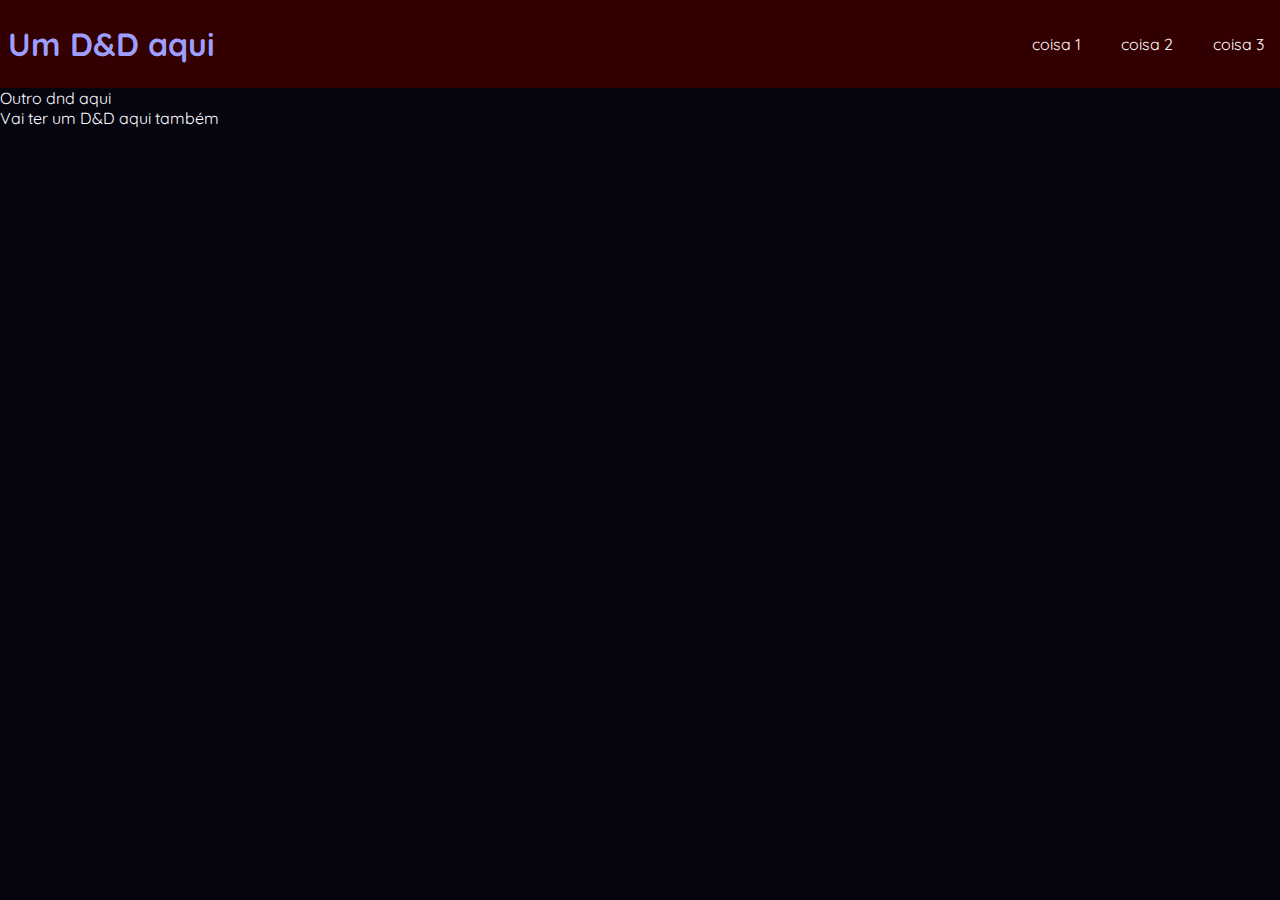
==== index.html @ 3705e083 "commit inicial" ====
<!DOCTYPE html>
<html lang="pt-BR">
   <head>
      <meta charset="UTF-8" />
      <meta name="viewport" content="width=device-width, initial-scale=1.0" />
      <link rel="stylesheet" href="reset.css" />
      <link rel="stylesheet" href="base.css" />
      <title>D&D</title>
   </head>
   <body>
      <header>
         <div class="container navbar">
            <a href="/index.html">
               <h1>Um D&D aqui</h1>
            </a>
            <ul class="nav-list">
               <li class="nav-item">coisa 1</li>
               <li class="nav-item">coisa 2</li>
               <li class="nav-item">coisa 3</li>
            </ul>
         </div>
      </header>
      <main class="container">Outro dnd aqui</main>
      <footer class="container">Vai ter um D&D aqui também</footer>
   </body>
</html>
---- base.css ----
@import url("https://fonts.googleapis.com/css2?family=Quicksand:wght@300;400;500;600;700&display=swap");

:root {
   --cor-primaria: #0f74bc;
   --cor-secundaria: #0c609c;
   --cor-terciaria: #0a5388;
   --cor-background: #050510;
}

body {
   width: 100%;
   min-height: 100vh;

   color-scheme: dark;
   background-color: var(--cor-background);

   color: white;
   font-family: "Quicksand", sans-serif;
}

.container {
   margin-left: auto;
   margin-right: auto;

   width: 100%;
}

header {
   background-color: #320000;
   padding: 0.5rem;
}

header > .navbar {
   position: sticky;
   z-index: 1;
   top: 0;
}

.nav-list {
   display: flex;
   flex-direction: column;
   list-style: none;
}

.nav-item {
   padding: 0.5rem;
   padding-left: 2rem;
   cursor: pointer;
}

.nav-item:hover {
   background-color: #ffffff20;
   border-radius: 0.2rem;

   transition-delay: 500
}

/* Elemento com width maior que 640px */
@media (min-width: 640px) {
   .container {
      max-width: 640px;
   }

   header {
      padding-top: 1.5rem;
      padding-bottom: 1.5rem;
   }

   header > .navbar {
      display: flex;
      align-items: center;
      justify-content: space-between;
   }

   .nav-list {
      flex-direction: row;
      align-items: center;
      justify-content: space-between;
   }

   .nav-item {
      margin-left: auto;
      margin-right: auto;
   }

   .nav-item:hover {
    font-size: large;

    background-color: transparent;
    color: var(--cor-primaria)

 }
}

/* Elemento com width maior que 768px */
@media (min-width: 768px) {
   .container {
      max-width: 768px;
   }
}

/* Elemento com width maior que 1024px */
@media (min-width: 1024px) {
   .container {
      max-width: 1024px;
   }
}

/* Elemento com width maior que 1280px */
@media (min-width: 1280px) {
   .container {
      max-width: 1280px;
   }
}

/* Elemento com width maior que 1536px */
@media (min-width: 1536px) {
   .container {
      max-width: 1536px;
   }
}
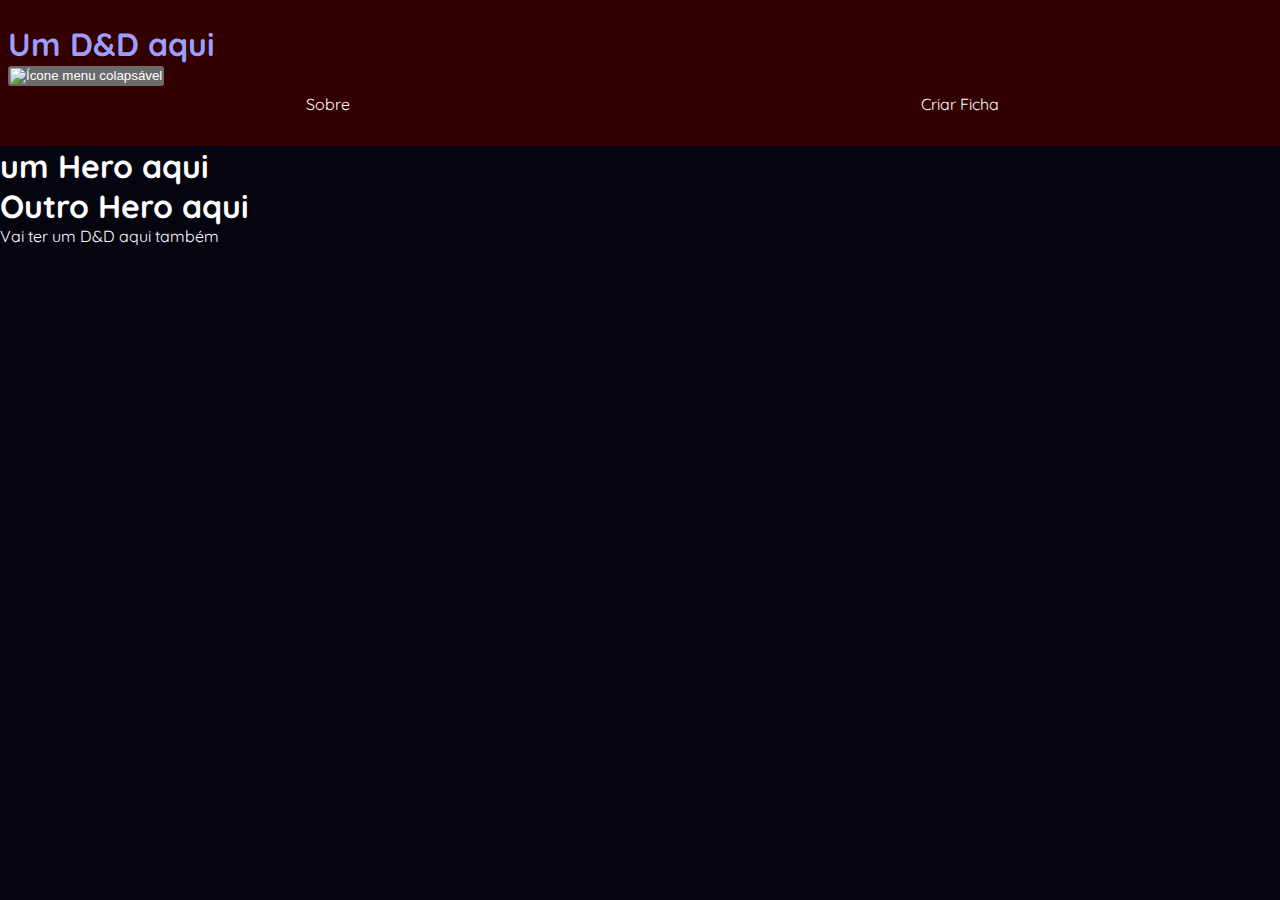
==== commit 9fa85ece: "update index.html: Navbar" ====
--- a/index.html
+++ b/index.html
@@ -5,22 +5,43 @@
       <meta name="viewport" content="width=device-width, initial-scale=1.0" />
       <link rel="stylesheet" href="reset.css" />
       <link rel="stylesheet" href="base.css" />
+      <link rel="stylesheet" href="index.css" />
       <title>D&D</title>
    </head>
    <body>
-      <header>
-         <div class="container navbar">
-            <a href="/index.html">
-               <h1>Um D&D aqui</h1>
-            </a>
-            <ul class="nav-list">
-               <li class="nav-item">coisa 1</li>
-               <li class="nav-item">coisa 2</li>
-               <li class="nav-item">coisa 3</li>
-            </ul>
+      <header id="navbar" class="navbar">
+         <div class="container nav-content">
+            <div class="nav-action">
+               <a href="/index.html">
+                  <h1>Um D&D aqui</h1>
+               </a>
+               <button type="button" class="menu-button" onclick="toggleCollapsableMenu()">
+                  <img src="assets/icons/menu-icon.svg" alt="Ícone menu colapsável" />
+               </button>
+            </div>
+            <nav id="navbar">
+               <ul class="nav-list">
+                  <li id="nav-sobre" class="nav-item">Sobre</li>
+                  <li id="nav-criar_ficha" class="nav-item">Criar Ficha</li>
+               </ul>
+            </nav>
          </div>
       </header>
-      <main class="container">Outro dnd aqui</main>
+      <main>
+         <section id="hero" class="hero-bg">
+            <div class="container hero-container">
+               <h1>um Hero aqui</h1>
+               <h1>Outro Hero aqui</h1>
+            </div>
+         </section>
+      </main>
       <footer class="container">Vai ter um D&D aqui também</footer>
+
+      <script>
+         function toggleCollapsableMenu() {
+            const nav = document.querySelector(".nav-list");
+            nav.classList.toggle("show-nav-list");
+         }
+      </script>
    </body>
 </html>
--- a/index.css
+++ b/index.css
@@ -0,0 +1,5 @@
+navbar {
+    display: flex;
+    align-items: center;
+    justify-content: space-between;
+}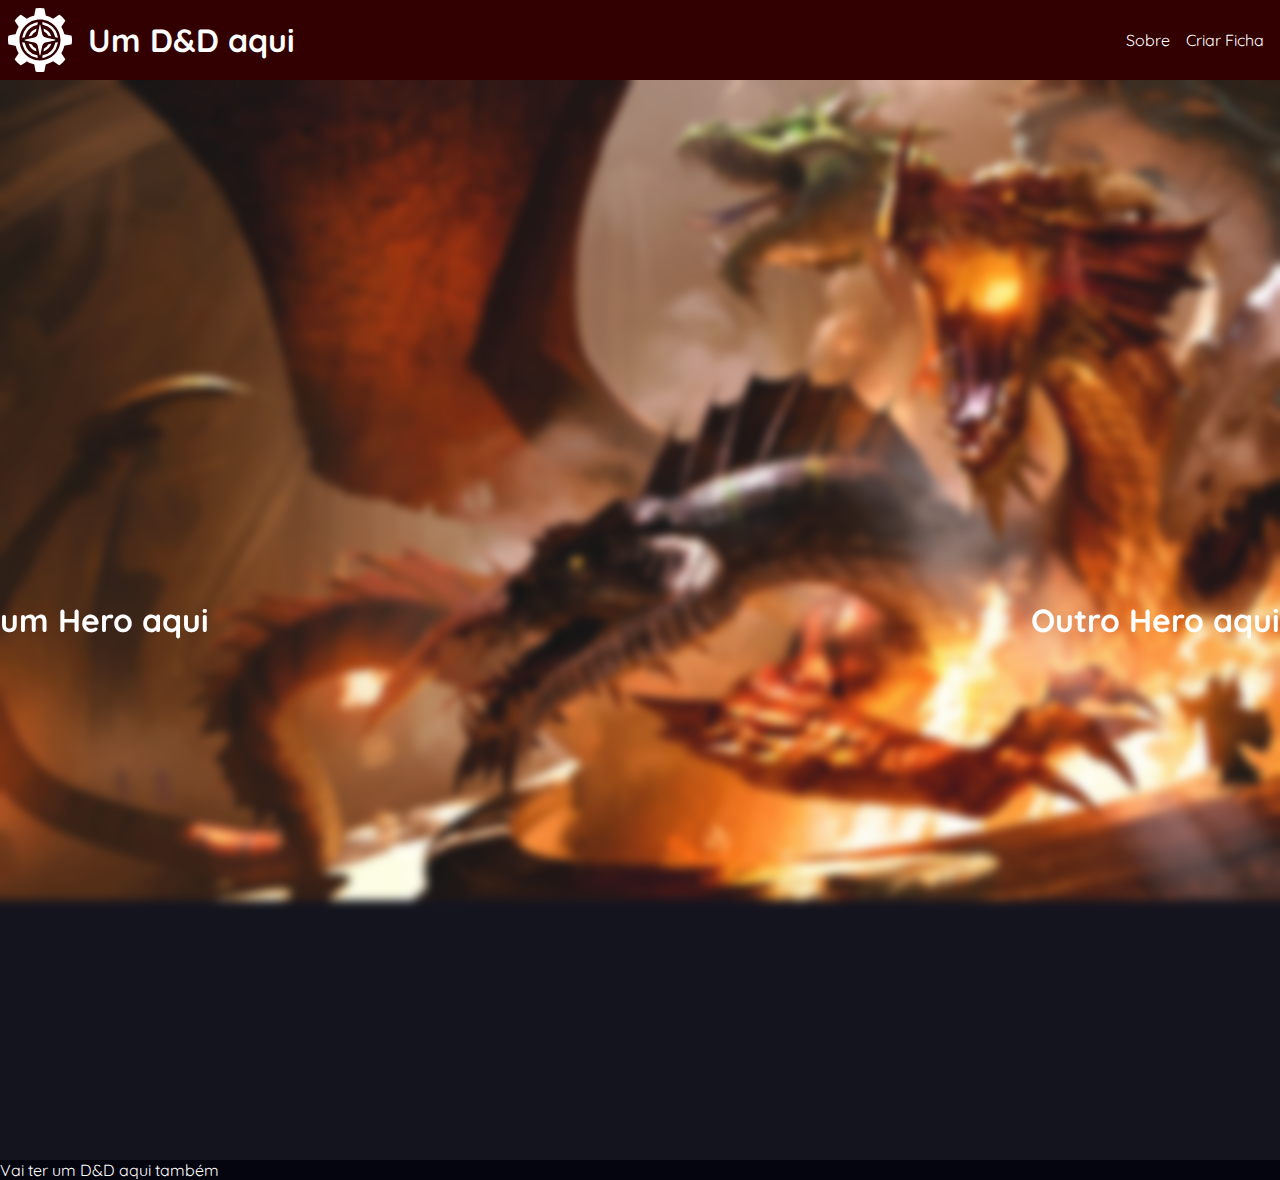
==== commit fc43c733: "navbar fixes" ====
--- a/index.html
+++ b/index.html
@@ -3,35 +3,44 @@
    <head>
       <meta charset="UTF-8" />
       <meta name="viewport" content="width=device-width, initial-scale=1.0" />
-      <link rel="stylesheet" href="reset.css" />
-      <link rel="stylesheet" href="base.css" />
+      <link rel="stylesheet" href="./global/reset.css" />
+      <link rel="stylesheet" href="./global/base.css" />
+      <link rel="stylesheet" href="./global/navbar.css" />
       <link rel="stylesheet" href="index.css" />
+      <link rel="icon" href="./assets/icons/favicon.svg" />
       <title>D&D</title>
    </head>
    <body>
       <header id="navbar" class="navbar">
          <div class="container nav-content">
             <div class="nav-action">
-               <a href="/index.html">
+               <a href="#hero">
+                  <img id="logo-icon" src="./assets/icons/favicon.svg" />
                   <h1>Um D&D aqui</h1>
                </a>
                <button type="button" class="menu-button" onclick="toggleCollapsableMenu()">
-                  <img src="assets/icons/menu-icon.svg" alt="Ícone menu colapsável" />
+                  <img src="assets/icons/menu-icon.svg" alt="Menu colapsável"  />
                </button>
             </div>
             <nav id="navbar">
                <ul class="nav-list">
-                  <li id="nav-sobre" class="nav-item">Sobre</li>
-                  <li id="nav-criar_ficha" class="nav-item">Criar Ficha</li>
+                  <li id="nav-sobre" class="nav-item">
+                     <a href="#sobre">Sobre</a>
+                  </li>
+                  <li id="nav-criar_ficha" class="nav-item">
+                     <a href="./pages/ficha-form/ficha-form.html">Criar Ficha</a>
+                  </li>
                </ul>
             </nav>
          </div>
       </header>
       <main>
          <section id="hero" class="hero-bg">
-            <div class="container hero-container">
-               <h1>um Hero aqui</h1>
-               <h1>Outro Hero aqui</h1>
+            <div class="backdrop-blur">
+               <div class="container hero-container">
+                  <h1>um Hero aqui</h1>
+                  <h1>Outro Hero aqui</h1>
+               </div>
             </div>
          </section>
       </main>
--- a/global/base.css
+++ b/global/base.css
@@ -0,0 +1,54 @@
+@import url("https://fonts.googleapis.com/css2?family=Quicksand:wght@300;400;500;600;700&display=swap");
+
+:root {
+   --cor-primaria: #0f74bc;
+   --cor-secundaria-dark: #320000;
+   --cor-terciaria: #0a5388;
+   --cor-background: #050510;
+}
+
+body {
+   width: 100%;
+   min-height: 100vh;
+
+   color-scheme: dark;
+   background-color: var(--cor-background);
+
+   color: white;
+   font-family: "Quicksand", sans-serif;
+}
+
+.container {
+   margin-left: auto;
+   margin-right: auto;
+
+   width: 100%;
+}
+
+/* Elemento com width maior que 640px */
+@media (min-width: 640px) {
+   .container {
+      max-width: 640px;
+   }
+}
+
+/* Elemento com width maior que 768px */
+@media (min-width: 768px) {
+   .container {
+      max-width: 768px;
+   }
+}
+
+/* Elemento com width maior que 1024px */
+@media (min-width: 1024px) {
+   .container {
+      max-width: 1024px;
+   }
+}
+
+/* Elemento com width maior que 1280px */
+@media (min-width: 1280px) {
+   .container {
+      max-width: 1280px;
+   }
+}
--- a/global/navbar.css
+++ b/global/navbar.css
@@ -0,0 +1,104 @@
+.navbar {
+   position: sticky;
+   z-index: 20;
+   top: 0;
+   left: 0;
+
+   background-color: #320000;
+   padding: 0.5rem;
+}
+
+.nav-content, .nav-action{
+   display: flex;
+   flex: 1;
+   align-items: center;
+   justify-content: space-between;
+}
+
+.nav-action > a {
+   display: flex;
+   align-items: center;
+   gap: 1rem;
+
+   flex:1;
+}
+
+#logo-icon{
+    max-width: 4rem;
+    max-height:4rem;
+}
+
+.nav-content{
+   flex-direction: column;
+   align-items: normal;
+}
+
+.menu-button {
+   width: 2rem;
+}
+
+.menu-button:hover {
+   border-radius: 0.5rem;
+   background-color: #ffffff20;
+   transition-delay: 500;
+}
+
+.nav-list {
+   display: none;
+   flex-direction: column;
+   align-items: center;
+   list-style: none;
+}
+
+.show-nav-list{
+   display: flex;
+}
+
+.nav-item {
+   width: 100%;
+   padding: 1rem;
+   padding-left: 2rem;
+   cursor: pointer;
+
+   text-align: center;
+}
+
+.nav-item:hover {
+   background-color: #ffffff20;
+   border-radius: 0.2rem;
+
+   transition-delay: 500;
+}
+
+@media (min-width: 640px) {
+   header {
+      padding-top: 1rem;
+      padding-bottom: 1rem;
+   }
+
+   .menu-button {
+      display: none;
+   }
+
+   .nav-content{
+      flex-direction: row;
+   }
+
+   .nav-list, .nav-content{
+      display: flex;
+      flex-direction: row;
+      align-items: center;
+      justify-content: space-between;
+   }
+   
+   .nav-item {
+      width: auto;
+      padding: 0.5rem;
+      padding-left: 0.5rem;
+   }
+
+   .nav-item:hover {
+      background-color: transparent;
+      color: var(--cor-primaria);
+   }
+}--- a/index.css
+++ b/index.css
@@ -1,5 +1,35 @@
-navbar {
-    display: flex;
-    align-items: center;
-    justify-content: space-between;
-}+.hero-bg {
+   background-image: url("./assets/imgs/hero-bg.jpeg");
+   background-size: cover;
+   background-attachment: fixed;
+   background-repeat: no-repeat;
+   background-position: center;
+}
+
+.backdrop-blur {
+   backdrop-filter: blur(5px);
+   background-color: #ffffff10;
+}
+
+.hero-container {
+   display: flex;
+   flex-direction: column;
+   align-items: center;
+   justify-content: space-between;
+
+   height: 1080px;
+
+   padding-top: 0.5;
+   padding-bottom: 0.5;
+}
+
+/* Elemento com width maior que 640px */
+@media (min-width: 640px) {
+   .hero-container {
+      flex-direction: row;
+      justify-content: space-between;
+
+      padding-top: 1rem;
+      padding-bottom: 1rem;
+   }
+}
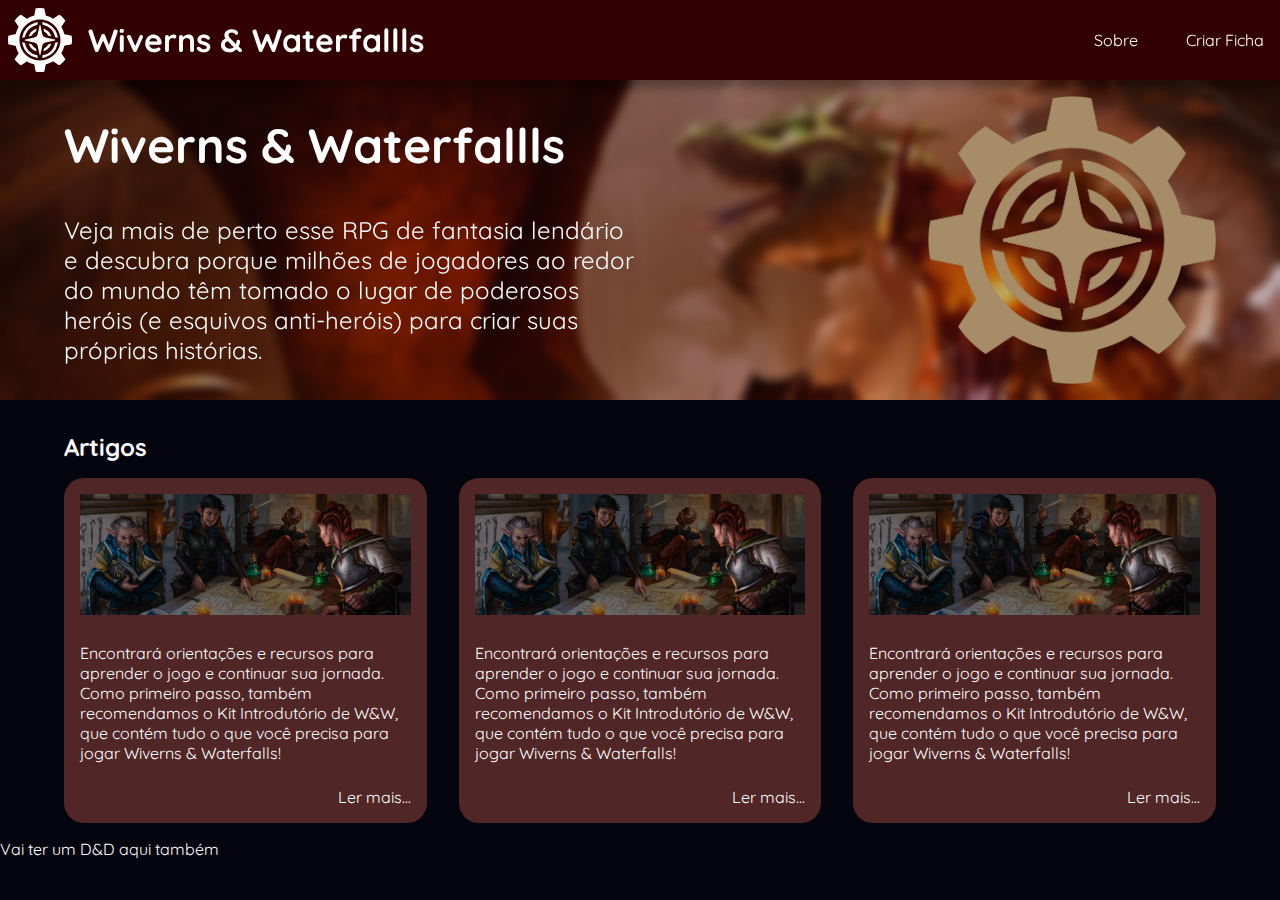
==== commit 3d5e616f: "create 1 file and update 2 files" ====
--- a/index.html
+++ b/index.html
@@ -16,10 +16,10 @@
             <div class="nav-action">
                <a href="#hero">
                   <img id="logo-icon" src="./assets/icons/favicon.svg" />
-                  <h1>Um D&D aqui</h1>
+                  <h1>Wiverns & Waterfallls</h1>
                </a>
                <button type="button" class="menu-button" onclick="toggleCollapsableMenu()">
-                  <img src="assets/icons/menu-icon.svg" alt="Menu colapsável"  />
+                  <img src="assets/icons/menu-icon.svg" alt="Menu colapsável" />
                </button>
             </div>
             <nav id="navbar">
@@ -37,10 +37,58 @@
       <main>
          <section id="hero" class="hero-bg">
             <div class="backdrop-blur">
-               <div class="container hero-container">
-                  <h1>um Hero aqui</h1>
-                  <h1>Outro Hero aqui</h1>
+               <div class="container main-padding hero-container">
+                  <div class="logo-hero-container">
+                     <img src="./assets/imgs/Artificer.png" alt="logo" width="288px" />
+                  </div>
+                  <div>
+                     <h2>Wiverns & Waterfallls</h2>
+                     <br />
+                     <p>
+                        Veja mais de perto esse RPG de fantasia lendário e descubra porque milhões de jogadores ao redor
+                        do mundo têm tomado o lugar de poderosos heróis (e esquivos anti-heróis) para criar suas
+                        próprias histórias.
+                     </p>
+                  </div>
                </div>
+            </div>
+         </section>
+         <section id="materias" class="container main-padding">
+            <h2>Artigos</h2>
+            <div class="materias-container">
+               <article id="card-1" class="card">
+                  <a href="https://dnd.wizards.com/pt-BR/what-is-dnd">
+                     <img src="./assets/imgs/card-1.jpg" alt="Pessoas medievais jogando W&W" />
+                  </a>
+                  <p>
+                     Encontrará orientações e recursos para aprender o jogo e continuar sua jornada. Como primeiro
+                     passo, também recomendamos o Kit Introdutório de W&W, que contém tudo o que você precisa para jogar
+                     Wiverns & Waterfalls!
+                  </p>
+                  <a href="https://dnd.wizards.com/pt-BR/what-is-dnd">Ler mais...</a>
+               </article>
+               <article id="card-2" class="card">
+                  <a href="https://dnd.wizards.com/pt-BR/what-is-dnd">
+                     <img src="./assets/imgs/card-1.jpg" alt="Pessoas medievais jogando W&W" />
+                  </a>
+                  <p>
+                     Encontrará orientações e recursos para aprender o jogo e continuar sua jornada. Como primeiro
+                     passo, também recomendamos o Kit Introdutório de W&W, que contém tudo o que você precisa para jogar
+                     Wiverns & Waterfalls!
+                  </p>
+                  <a href="https://dnd.wizards.com/pt-BR/what-is-dnd">Ler mais...</a>
+               </article>
+               <article id="card-2" class="card">
+                  <a href="https://dnd.wizards.com/pt-BR/what-is-dnd">
+                     <img src="./assets/imgs/card-1.jpg" alt="Pessoas medievais jogando W&W" />
+                  </a>
+                  <p>
+                     Encontrará orientações e recursos para aprender o jogo e continuar sua jornada. Como primeiro
+                     passo, também recomendamos o Kit Introdutório de W&W, que contém tudo o que você precisa para jogar
+                     Wiverns & Waterfalls!
+                  </p>
+                  <a href="https://dnd.wizards.com/pt-BR/what-is-dnd">Ler mais...</a>
+               </article>
             </div>
          </section>
       </main>
--- a/global/base.css
+++ b/global/base.css
@@ -52,3 +52,9 @@
       max-width: 1280px;
    }
 }
+
+@media (min-width: 1400px) {
+   .container {
+      max-width: 1400px;
+   }
+}
--- a/global/navbar.css
+++ b/global/navbar.css
@@ -4,11 +4,14 @@
    top: 0;
    left: 0;
 
+   padding: 0.5rem;
+
+   box-shadow: 0 0.5rem 0.6rem 0 #00000050;
    background-color: #320000;
-   padding: 0.5rem;
 }
 
-.nav-content, .nav-action{
+.nav-content,
+.nav-action {
    display: flex;
    flex: 1;
    align-items: center;
@@ -17,18 +20,21 @@
 
 .nav-action > a {
    display: flex;
+   flex: 1;
    align-items: center;
    gap: 1rem;
-
-   flex:1;
 }
 
-#logo-icon{
-    max-width: 4rem;
-    max-height:4rem;
+#logo-icon {
+   max-width: 4rem;
+   max-height: 4rem;
 }
 
-.nav-content{
+a > h1 {
+   font-size: larger;
+}
+
+.nav-content {
    flex-direction: column;
    align-items: normal;
 }
@@ -50,7 +56,7 @@
    list-style: none;
 }
 
-.show-nav-list{
+.show-nav-list {
    display: flex;
 }
 
@@ -80,17 +86,23 @@
       display: none;
    }
 
-   .nav-content{
+   a > h1 {
+      font-size: xx-large;
+   }
+
+   .nav-content {
       flex-direction: row;
    }
 
-   .nav-list, .nav-content{
+   .nav-list,
+   .nav-content {
       display: flex;
       flex-direction: row;
       align-items: center;
       justify-content: space-between;
+      gap: 2rem;
    }
-   
+
    .nav-item {
       width: auto;
       padding: 0.5rem;
@@ -101,4 +113,4 @@
       background-color: transparent;
       color: var(--cor-primaria);
    }
-}+}
--- a/index.css
+++ b/index.css
@@ -8,28 +8,124 @@
 
 .backdrop-blur {
    backdrop-filter: blur(5px);
-   background-color: #ffffff10;
+   background-color: #32000050;
+   background-blend-mode: lighten;
+}
+
+.main-padding {
+   padding: 0.867rem;
+   padding-top: 1rem;
+   padding-bottom: 1rem;
 }
 
 .hero-container {
    display: flex;
    flex-direction: column;
    align-items: center;
-   justify-content: space-between;
 
-   height: 1080px;
+   gap: 2rem;
+}
 
-   padding-top: 0.5;
-   padding-bottom: 0.5;
+.logo-hero-container {
+   flex: 1;
+   display: flex;
+   justify-content: center;
+}
+
+.logo-hero-container > img {
+   width: 100%;
+   min-width: 100px;
+   max-width: 288px;
+
+   fill: white;
+   color: white;
+}
+
+.hero-container > div {
+   flex: 1;
+   text-align: center;
+}
+
+#materias > h2 {
+   margin-top: 1rem;
+   margin-bottom: 1rem;
+}
+
+.materias-container {
+   width: 100%;
+
+   display: flex;
+   flex-wrap: wrap;
+   flex-direction: column;
+   align-items: center;
+   justify-content: center;
+
+   gap: 2rem;
+}
+
+.card {
+   flex: 1;
+   display: flex;
+   flex-direction: column;
+   padding: 1rem;
+   gap: 1.5rem;
+   max-width: 420px;
+
+   border-radius: 1.25rem;
+   background-color: #512626;
+}
+
+.card > a, .card > a > img{
+   width: 100%;
+}
+
+.card > a:nth-child(3){
+   width: 100%;
+   text-align: right;
 }
 
 /* Elemento com width maior que 640px */
 @media (min-width: 640px) {
-   .hero-container {
-      flex-direction: row;
-      justify-content: space-between;
-
+   .main-padding {
+      padding: 5%;
       padding-top: 1rem;
       padding-bottom: 1rem;
    }
+
+   .hero-container {
+      flex-direction: row-reverse;
+
+      gap: 0;
+   }
+
+   .hero-container > div {
+      flex: 1;
+      font-size: xx-large;
+      text-align: left;
+   }
+
+   .logo-hero-container {
+      width: 100%;
+      min-width: 288px;
+      justify-content: end;
+   }
+
+   .hero-container > div > p {
+      font-size: 1.5rem;
+   }
+
+   .materias-container {
+      flex-direction: row;
+      align-items: center;
+   }
+
+   .card {
+      padding: 1rem;
+
+      width: 25%;
+      min-width: 288px;
+
+      border-radius: 1.25rem;
+      background-color: #512626;
+   }
 }
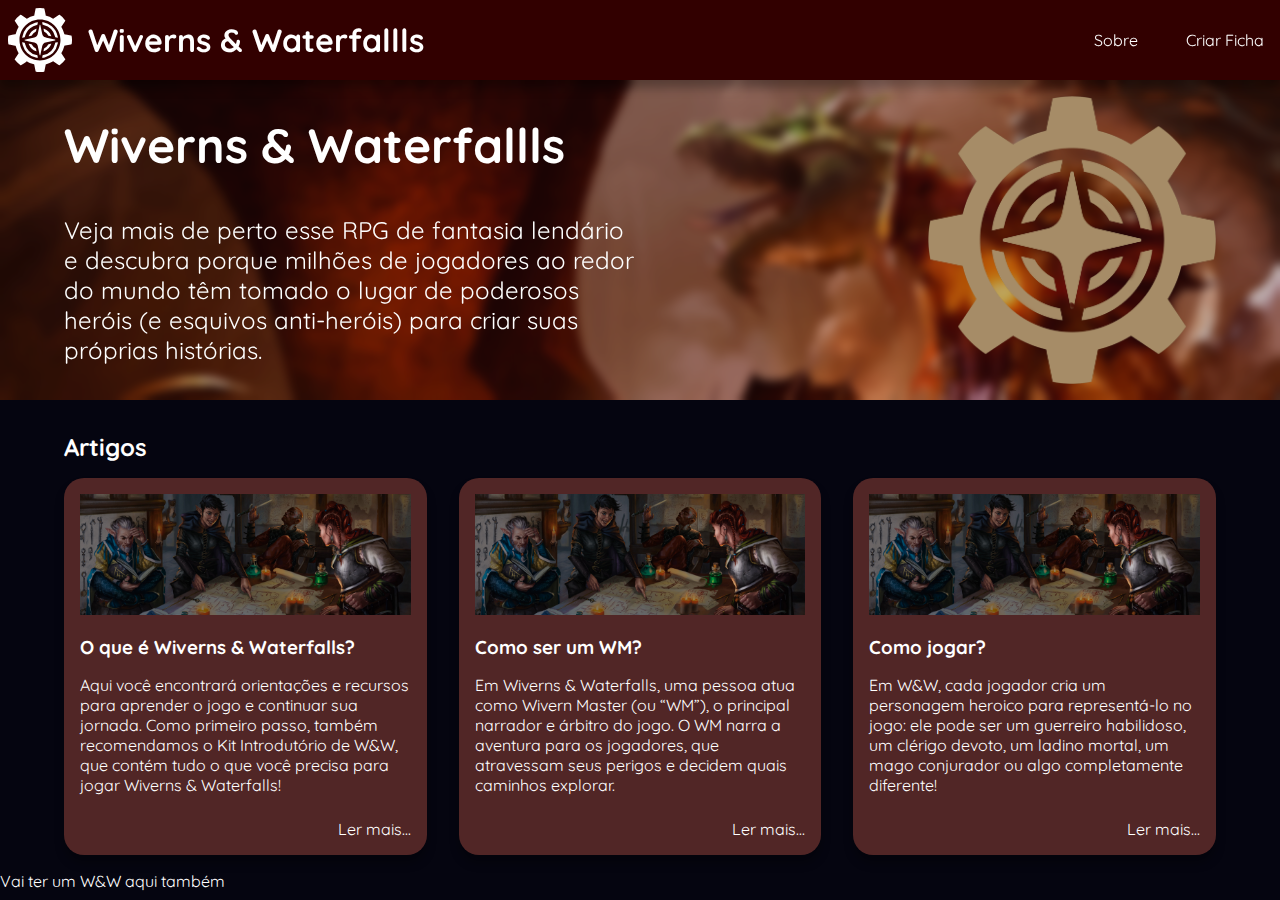
==== commit 6e0fe22a: "section matérias completo" ====
--- a/index.html
+++ b/index.html
@@ -8,7 +8,7 @@
       <link rel="stylesheet" href="./global/navbar.css" />
       <link rel="stylesheet" href="index.css" />
       <link rel="icon" href="./assets/icons/favicon.svg" />
-      <title>D&D</title>
+      <title>W&W</title>
    </head>
    <body>
       <header id="navbar" class="navbar">
@@ -57,42 +57,51 @@
             <h2>Artigos</h2>
             <div class="materias-container">
                <article id="card-1" class="card">
-                  <a href="https://dnd.wizards.com/pt-BR/what-is-dnd">
+                  <a target="_blank" title="link para a matéria"  href="https://dnd.wizards.com/pt-BR/what-is-dnd">
                      <img src="./assets/imgs/card-1.jpg" alt="Pessoas medievais jogando W&W" />
                   </a>
-                  <p>
-                     Encontrará orientações e recursos para aprender o jogo e continuar sua jornada. Como primeiro
-                     passo, também recomendamos o Kit Introdutório de W&W, que contém tudo o que você precisa para jogar
-                     Wiverns & Waterfalls!
-                  </p>
-                  <a href="https://dnd.wizards.com/pt-BR/what-is-dnd">Ler mais...</a>
+                  <div id="card-content">
+                     <h3 id="card-title">O que é Wiverns & Waterfalls?</h3>
+                     <p id="card-text">
+                        Aqui você encontrará orientações e recursos para aprender o jogo e continuar sua jornada. Como
+                        primeiro passo, também recomendamos o Kit Introdutório de W&W, que contém tudo o que você
+                        precisa para jogar Wiverns & Waterfalls!
+                     </p>
+                  </div>
+                  <a target="_blank" title="link para a matéria" href="https://dnd.wizards.com/pt-BR/what-is-dnd">Ler mais...</a>
                </article>
                <article id="card-2" class="card">
-                  <a href="https://dnd.wizards.com/pt-BR/what-is-dnd">
+                  <a target="_blank" title="link para a matéria" href="https://dnd.wizards.com/pt-BR/how-to-dm">
                      <img src="./assets/imgs/card-1.jpg" alt="Pessoas medievais jogando W&W" />
                   </a>
-                  <p>
-                     Encontrará orientações e recursos para aprender o jogo e continuar sua jornada. Como primeiro
-                     passo, também recomendamos o Kit Introdutório de W&W, que contém tudo o que você precisa para jogar
-                     Wiverns & Waterfalls!
-                  </p>
-                  <a href="https://dnd.wizards.com/pt-BR/what-is-dnd">Ler mais...</a>
+                  <div id="card-content">
+                     <h3 id="card-title">Como ser um WM?</h3>
+                     <p id="card-text">
+                        Em Wiverns & Waterfalls, uma pessoa atua como Wivern Master (ou “WM”), o principal narrador e
+                        árbitro do jogo. O WM narra a aventura para os jogadores, que atravessam seus perigos e decidem
+                        quais caminhos explorar.
+                     </p>
+                  </div>
+                  <a target="_blank" title="link para a matéria" href="https://dnd.wizards.com/pt-BR/how-to-dm">Ler mais...</a>
                </article>
                <article id="card-2" class="card">
-                  <a href="https://dnd.wizards.com/pt-BR/what-is-dnd">
+                  <a target="_blank" title="link para a matéria" href="https://dnd.wizards.com/pt-BR/how-to-play">
                      <img src="./assets/imgs/card-1.jpg" alt="Pessoas medievais jogando W&W" />
                   </a>
-                  <p>
-                     Encontrará orientações e recursos para aprender o jogo e continuar sua jornada. Como primeiro
-                     passo, também recomendamos o Kit Introdutório de W&W, que contém tudo o que você precisa para jogar
-                     Wiverns & Waterfalls!
-                  </p>
-                  <a href="https://dnd.wizards.com/pt-BR/what-is-dnd">Ler mais...</a>
+                  <div id="card-content">
+                     <h3 id="card-title">Como jogar?</h3>
+                     <p id="card-text">
+                        Em W&W, cada jogador cria um personagem heroico para representá-lo no jogo: ele pode ser um
+                        guerreiro habilidoso, um clérigo devoto, um ladino mortal, um mago conjurador ou algo
+                        completamente diferente!
+                     </p>
+                  </div>
+                  <a target="_blank" title="link para a matéria" href="https://dnd.wizards.com/pt-BR/how-to-play">Ler mais...</a>
                </article>
             </div>
          </section>
       </main>
-      <footer class="container">Vai ter um D&D aqui também</footer>
+      <footer class="container">Vai ter um W&W aqui também</footer>
 
       <script>
          function toggleCollapsableMenu() {
--- a/global/navbar.css
+++ b/global/navbar.css
@@ -73,7 +73,7 @@
    background-color: #ffffff20;
    border-radius: 0.2rem;
 
-   transition-delay: 500;
+   transition-duration: 1000;
 }
 
 @media (min-width: 640px) {
--- a/index.css
+++ b/index.css
@@ -65,15 +65,23 @@
 
 .card {
    flex: 1;
+   max-width: 420px;
+
    display: flex;
    flex-direction: column;
    padding: 1rem;
    gap: 1.5rem;
-   max-width: 420px;
-
+   
    border-radius: 1.25rem;
    background-color: #512626;
+   box-shadow: 0 0.5rem 0.6rem 0 #00000050;
 }
+
+#card-title{
+   margin-top: -0.5rem;
+   margin-bottom: 1rem;
+}
+
 
 .card > a, .card > a > img{
    width: 100%;
@@ -82,6 +90,11 @@
 .card > a:nth-child(3){
    width: 100%;
    text-align: right;
+}
+
+.card > a:hover{
+   color: var(--cor-primaria);
+   transition-duration: 1000;
 }
 
 /* Elemento com width maior que 640px */
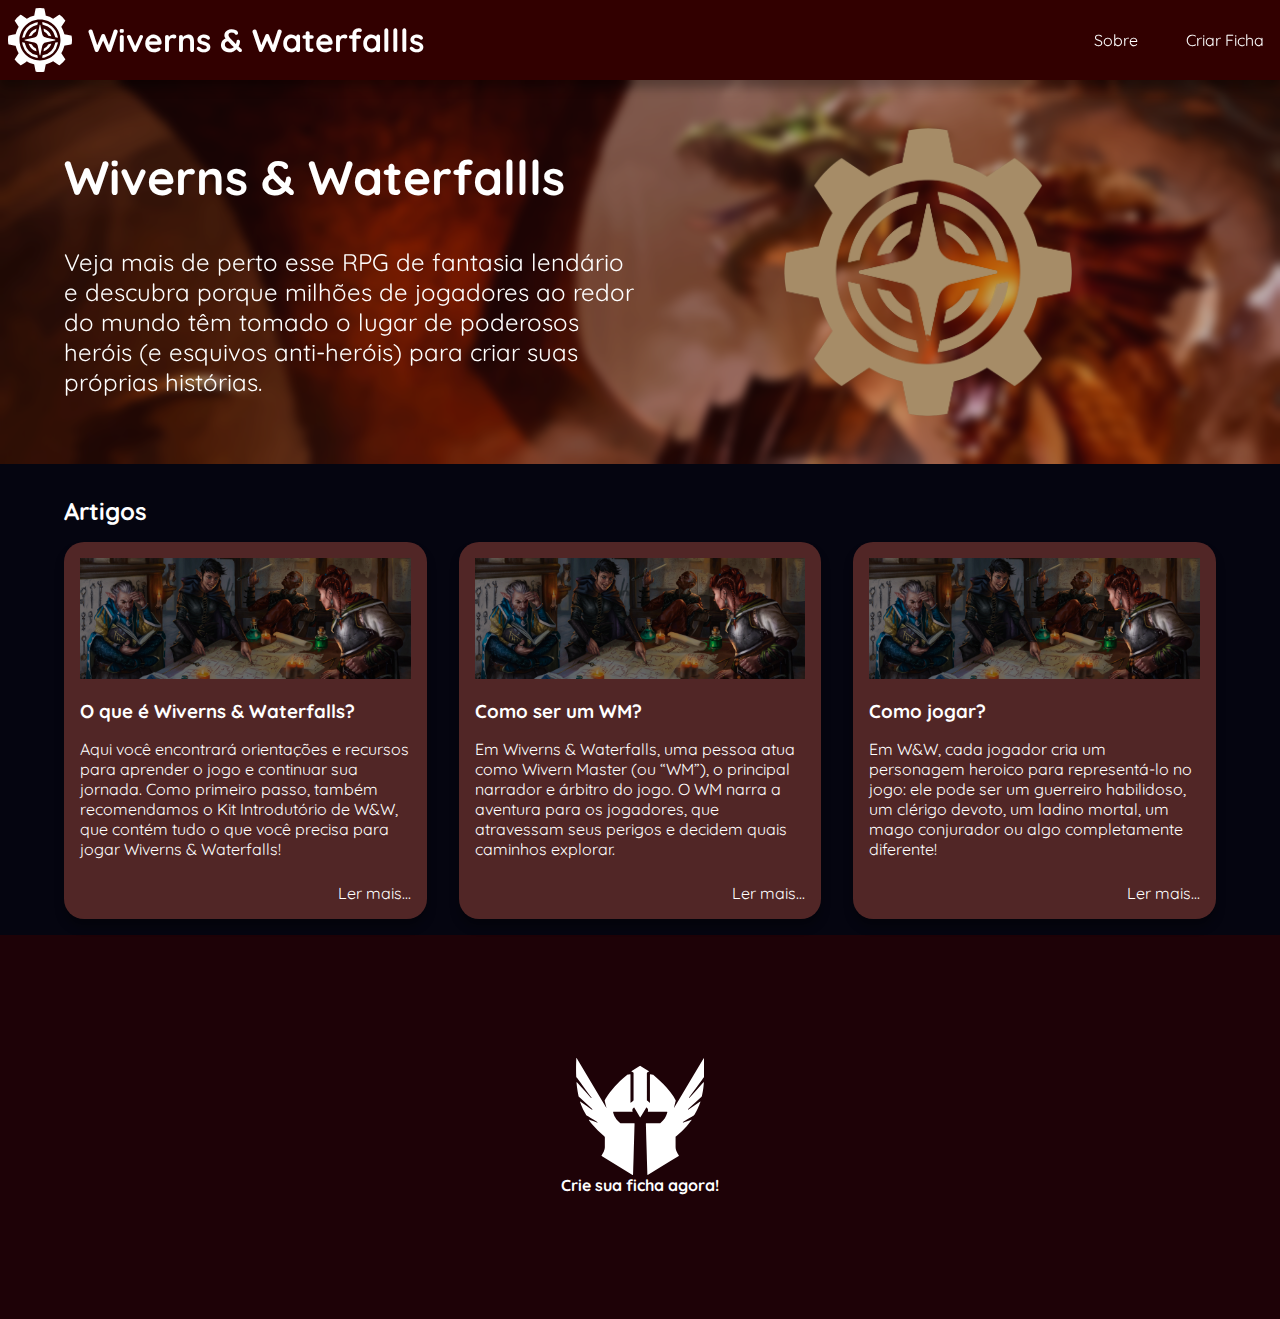
==== commit c7bba2bb: "create 2 files and update 2 files" ====
--- a/index.html
+++ b/index.html
@@ -57,7 +57,7 @@
             <h2>Artigos</h2>
             <div class="materias-container">
                <article id="card-1" class="card">
-                  <a target="_blank" title="link para a matéria"  href="https://dnd.wizards.com/pt-BR/what-is-dnd">
+                  <a target="_blank" title="link para a matéria" href="https://dnd.wizards.com/pt-BR/what-is-dnd">
                      <img src="./assets/imgs/card-1.jpg" alt="Pessoas medievais jogando W&W" />
                   </a>
                   <div id="card-content">
@@ -68,7 +68,9 @@
                         precisa para jogar Wiverns & Waterfalls!
                      </p>
                   </div>
-                  <a target="_blank" title="link para a matéria" href="https://dnd.wizards.com/pt-BR/what-is-dnd">Ler mais...</a>
+                  <a target="_blank" title="link para a matéria" href="https://dnd.wizards.com/pt-BR/what-is-dnd"
+                     >Ler mais...</a
+                  >
                </article>
                <article id="card-2" class="card">
                   <a target="_blank" title="link para a matéria" href="https://dnd.wizards.com/pt-BR/how-to-dm">
@@ -82,7 +84,9 @@
                         quais caminhos explorar.
                      </p>
                   </div>
-                  <a target="_blank" title="link para a matéria" href="https://dnd.wizards.com/pt-BR/how-to-dm">Ler mais...</a>
+                  <a target="_blank" title="link para a matéria" href="https://dnd.wizards.com/pt-BR/how-to-dm"
+                     >Ler mais...</a
+                  >
                </article>
                <article id="card-2" class="card">
                   <a target="_blank" title="link para a matéria" href="https://dnd.wizards.com/pt-BR/how-to-play">
@@ -96,12 +100,27 @@
                         completamente diferente!
                      </p>
                   </div>
-                  <a target="_blank" title="link para a matéria" href="https://dnd.wizards.com/pt-BR/how-to-play">Ler mais...</a>
+                  <a target="_blank" title="link para a matéria" href="https://dnd.wizards.com/pt-BR/how-to-play"
+                     >Ler mais...</a
+                  >
                </article>
             </div>
          </section>
+         <section id="criar-ficha-link" class="chamada-ficha-bg">
+            <div class="backdrop-blur-alt">
+               <div class="container main-padding">
+                  <a
+                     title="link para página criar-ficha"
+                     class="ficha-link-container"
+                     href="./pages/ficha-form/ficha-form.html">
+                     <img src="./assets/icons/helm-icon.svg" alt="ícone elmo criar ficha" />
+                     <p><strong>Crie sua ficha agora!</strong></p>
+                  </a>
+               </div>
+            </div>
+         </section>
       </main>
-      <footer class="container">Vai ter um W&W aqui também</footer>
+      <!-- <footer class="container">Vai ter um W&W aqui também</footer> -->
 
       <script>
          function toggleCollapsableMenu() {
--- a/index.css
+++ b/index.css
@@ -1,3 +1,4 @@
+/* Hero */
 .hero-bg {
    background-image: url("./assets/imgs/hero-bg.jpeg");
    background-size: cover;
@@ -13,6 +14,9 @@
 }
 
 .main-padding {
+
+   min-height: 24rem;
+
    padding: 0.867rem;
    padding-top: 1rem;
    padding-bottom: 1rem;
@@ -46,6 +50,7 @@
    text-align: center;
 }
 
+/* Matérias */
 #materias > h2 {
    margin-top: 1rem;
    margin-bottom: 1rem;
@@ -83,7 +88,8 @@
 }
 
 
-.card > a, .card > a > img{
+.card > a, .card > a > img,
+.ficha-link-container > a{
    width: 100%;
 }
 
@@ -95,6 +101,43 @@
 .card > a:hover{
    color: var(--cor-primaria);
    transition-duration: 1000;
+}
+
+/* Seção Link Ficha */
+.chamada-ficha-bg {
+   background-image: url("./assets/imgs/card-2.jpg");
+   background-size: cover;
+   background-attachment: fixed;
+   background-repeat: no-repeat;
+   background-position: top;
+}
+
+.backdrop-blur-alt {
+   background-color: #32000090;
+}
+
+div[class*="container"]{
+   display: flex;
+   justify-content: center;
+}
+
+.ficha-link-container{
+   margin: auto;
+
+   display: flex;
+   flex-direction: column;
+   align-items: center;
+   justify-items: center;
+}
+
+.ficha-link-container > img{
+   width: 8rem;
+   aspect-ratio: auto;
+}
+
+.ficha-link-container:hover{
+   transform: scale(0.95);
+   transition-duration: 500;
 }
 
 /* Elemento com width maior que 640px */
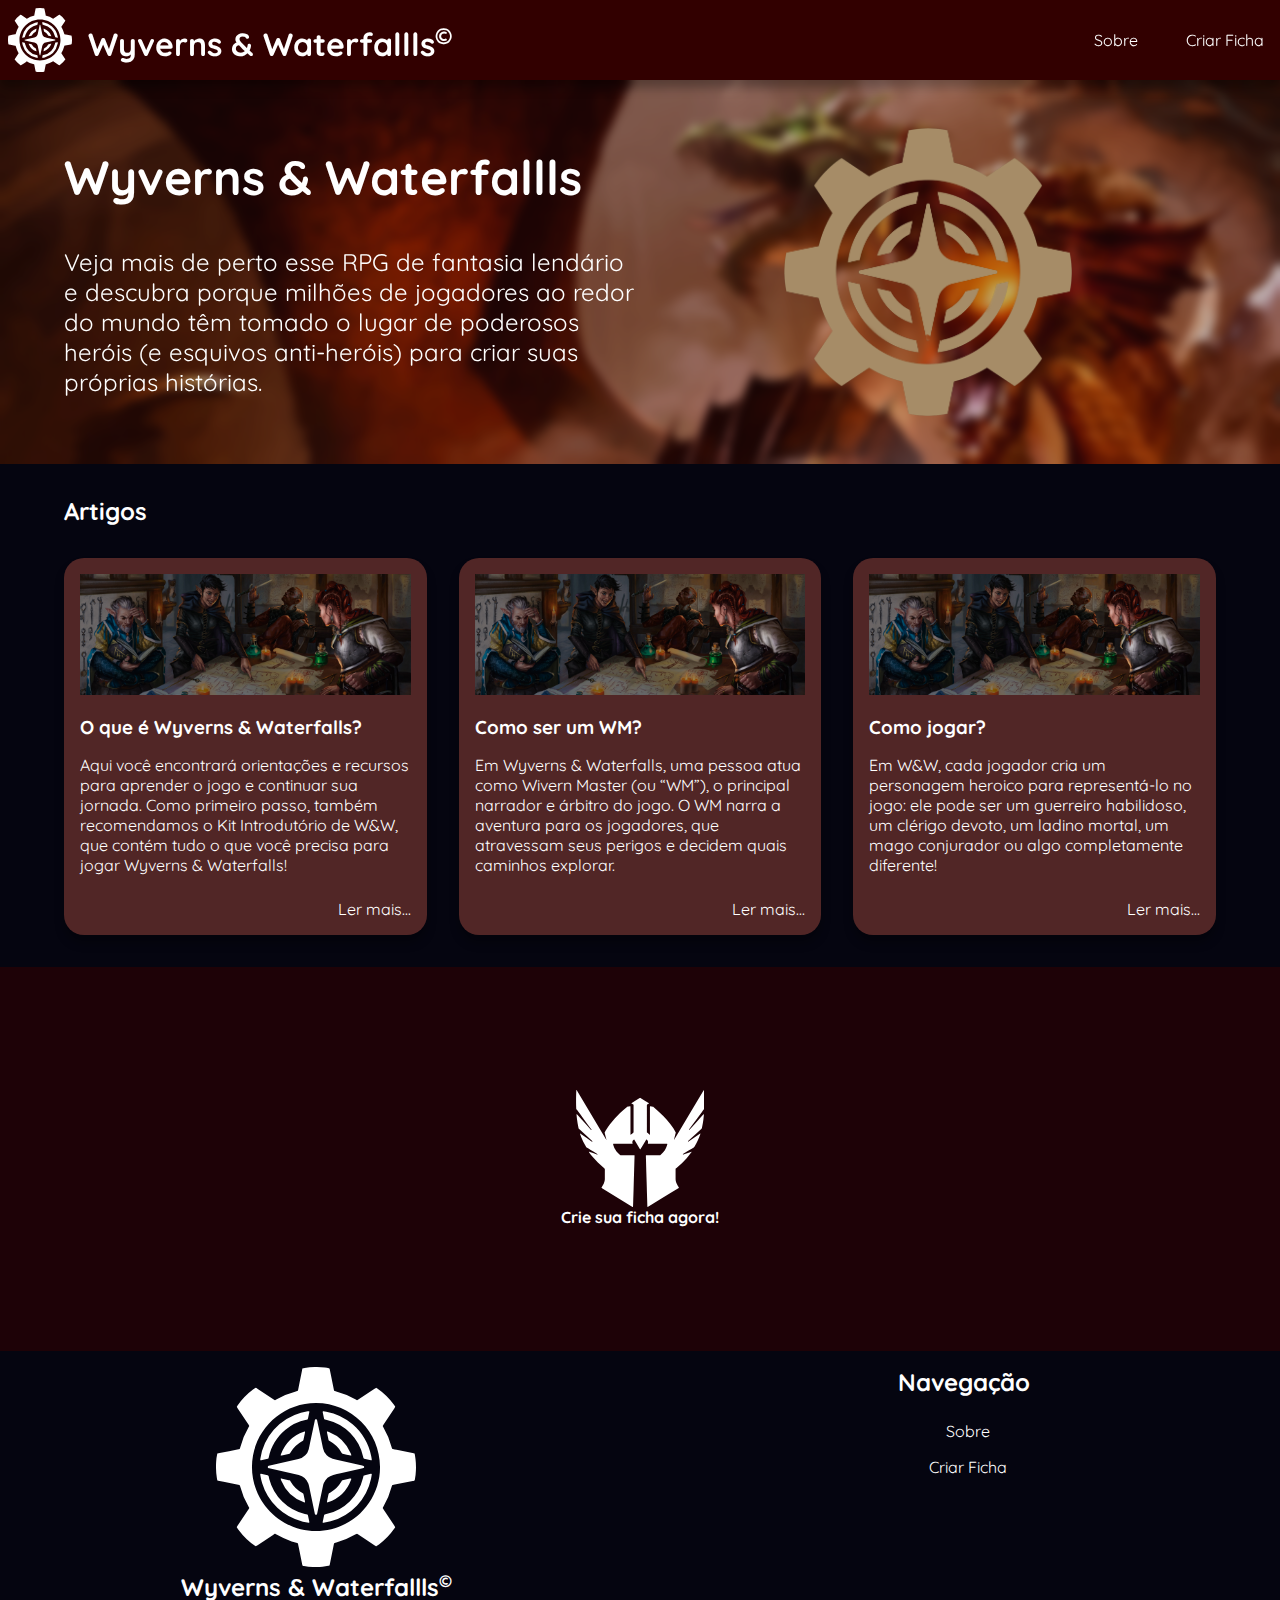
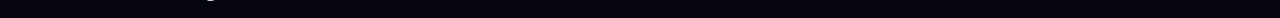
==== commit 68ad5e88: "update 5 files and create footer" ====
--- a/index.html
+++ b/index.html
@@ -6,6 +6,7 @@
       <link rel="stylesheet" href="./global/reset.css" />
       <link rel="stylesheet" href="./global/base.css" />
       <link rel="stylesheet" href="./global/navbar.css" />
+      <link rel="stylesheet" href="./global/footer.css" />
       <link rel="stylesheet" href="index.css" />
       <link rel="icon" href="./assets/icons/favicon.svg" />
       <title>W&W</title>
@@ -16,7 +17,7 @@
             <div class="nav-action">
                <a href="#hero">
                   <img id="logo-icon" src="./assets/icons/favicon.svg" />
-                  <h1>Wiverns & Waterfallls</h1>
+                  <h1>Wyverns & Waterfallls<sup><small>&copy;</small></sup></h1>
                </a>
                <button type="button" class="menu-button" onclick="toggleCollapsableMenu()">
                   <img src="assets/icons/menu-icon.svg" alt="Menu colapsável" />
@@ -42,7 +43,7 @@
                      <img src="./assets/imgs/Artificer.png" alt="logo" width="288px" />
                   </div>
                   <div>
-                     <h2>Wiverns & Waterfallls</h2>
+                     <h2>Wyverns & Waterfallls</h2>
                      <br />
                      <p>
                         Veja mais de perto esse RPG de fantasia lendário e descubra porque milhões de jogadores ao redor
@@ -61,11 +62,11 @@
                      <img src="./assets/imgs/card-1.jpg" alt="Pessoas medievais jogando W&W" />
                   </a>
                   <div id="card-content">
-                     <h3 id="card-title">O que é Wiverns & Waterfalls?</h3>
+                     <h3 id="card-title">O que é Wyverns & Waterfalls?</h3>
                      <p id="card-text">
                         Aqui você encontrará orientações e recursos para aprender o jogo e continuar sua jornada. Como
                         primeiro passo, também recomendamos o Kit Introdutório de W&W, que contém tudo o que você
-                        precisa para jogar Wiverns & Waterfalls!
+                        precisa para jogar Wyverns & Waterfalls!
                      </p>
                   </div>
                   <a target="_blank" title="link para a matéria" href="https://dnd.wizards.com/pt-BR/what-is-dnd"
@@ -79,7 +80,7 @@
                   <div id="card-content">
                      <h3 id="card-title">Como ser um WM?</h3>
                      <p id="card-text">
-                        Em Wiverns & Waterfalls, uma pessoa atua como Wivern Master (ou “WM”), o principal narrador e
+                        Em Wyverns & Waterfalls, uma pessoa atua como Wivern Master (ou “WM”), o principal narrador e
                         árbitro do jogo. O WM narra a aventura para os jogadores, que atravessam seus perigos e decidem
                         quais caminhos explorar.
                      </p>
@@ -120,7 +121,25 @@
             </div>
          </section>
       </main>
-      <!-- <footer class="container">Vai ter um W&W aqui também</footer> -->
+      <footer class="container">
+         <section id="footer-section-left" class="footer-logo-container">
+            <a href="#hero">
+               <img id="logo-footer-icon" src="./assets/icons/favicon.svg" />
+               <h2>Wyverns & Waterfallls<sup><small>&copy;</small></sup></h2>
+            </a>
+         </section>
+         <section id="footer-section-right">
+            <h2>Navegação</h2>
+            <ul>
+               <li id="nav-sobre" class="nav-item">
+                  <a href="#sobre">Sobre</a>
+               </li>
+               <li id="nav-criar_ficha" class="nav-item">
+                  <a href="./pages/ficha-form/ficha-form.html">Criar Ficha</a>
+               </li>
+            </ul>
+         </section>
+      </footer>
 
       <script>
          function toggleCollapsableMenu() {
--- a/global/base.css
+++ b/global/base.css
@@ -16,6 +16,8 @@
 
    color: white;
    font-family: "Quicksand", sans-serif;
+
+   scroll-behavior: smooth;
 }
 
 .container {
@@ -53,8 +55,8 @@
    }
 }
 
-@media (min-width: 1400px) {
+@media (min-width: 1360px) {
    .container {
-      max-width: 1400px;
+      max-width: 1360px;
    }
 }
--- a/global/navbar.css
+++ b/global/navbar.css
@@ -12,8 +12,8 @@
 
 .nav-content,
 .nav-action {
+   flex: 1;
    display: flex;
-   flex: 1;
    align-items: center;
    justify-content: space-between;
 }
@@ -31,7 +31,7 @@
 }
 
 a > h1 {
-   font-size: larger;
+   display: none;
 }
 
 .nav-content {
@@ -53,7 +53,6 @@
    display: none;
    flex-direction: column;
    align-items: center;
-   list-style: none;
 }
 
 .show-nav-list {
@@ -74,6 +73,13 @@
    border-radius: 0.2rem;
 
    transition-duration: 1000;
+}
+
+@media (min-width: 240px) {
+   a > h1 {
+      display: inline;
+      font-size: larger;
+   }
 }
 
 @media (min-width: 640px) {
--- a/global/footer.css
+++ b/global/footer.css
@@ -0,0 +1,39 @@
+footer {
+   display: flex;
+   flex-direction: column;
+   align-items: center;
+   padding: 0.5rem;
+   padding-top: 2rem;
+   gap: 2rem;
+}
+
+footer > section,
+section[class*="footer-logo-container"] > a {
+   flex: 1;
+   display: flex;
+   flex-direction: column;
+   align-items: center;
+   justify-content: space-between;
+}
+
+#logo-footer-icon{
+    max-width: 200px;
+}
+
+#footer-section-right > ul > li[class*="nav-item"] {
+   padding-left: 1rem;
+}
+
+#footer-section-right > h2 {
+   margin-bottom: 1rem;
+}
+
+@media (min-width: 640px) {
+   footer {
+      flex-direction: row;
+      align-items: start;
+
+      padding-top: 1rem;
+      padding-bottom: 1rem;
+   }
+}
--- a/index.css
+++ b/index.css
@@ -18,8 +18,8 @@
    min-height: 24rem;
 
    padding: 0.867rem;
-   padding-top: 1rem;
-   padding-bottom: 1rem;
+   padding-top: 2rem;
+   padding-bottom: 2rem;
 }
 
 .hero-container {
@@ -40,9 +40,6 @@
    width: 100%;
    min-width: 100px;
    max-width: 288px;
-
-   fill: white;
-   color: white;
 }
 
 .hero-container > div {
@@ -51,9 +48,9 @@
 }
 
 /* Matérias */
-#materias > h2 {
-   margin-top: 1rem;
-   margin-bottom: 1rem;
+section > h2 {
+   margin-bottom: 2rem;
+   text-align: center;
 }
 
 .materias-container {
@@ -144,13 +141,12 @@
 @media (min-width: 640px) {
    .main-padding {
       padding: 5%;
-      padding-top: 1rem;
-      padding-bottom: 1rem;
+      padding-top: 2rem;
+      padding-bottom: 2rem;
    }
 
    .hero-container {
       flex-direction: row-reverse;
-
       gap: 0;
    }
 
@@ -170,6 +166,11 @@
       font-size: 1.5rem;
    }
 
+   section > h2 {
+      text-align: left;
+   }
+   
+
    .materias-container {
       flex-direction: row;
       align-items: center;
